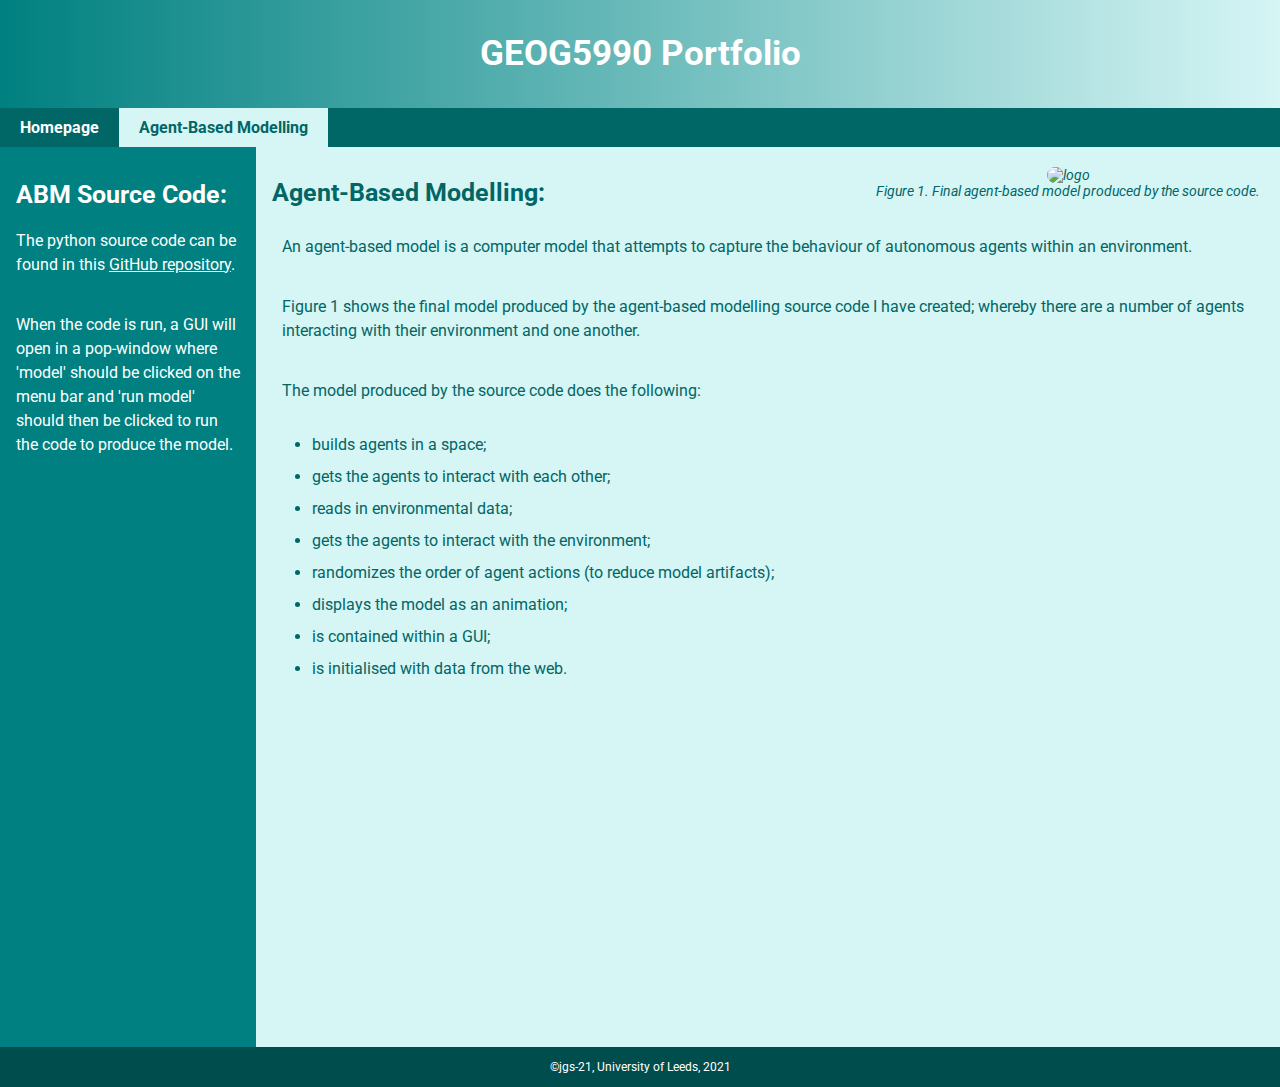
==== abm.html @ c6876785 "create abm.html" ====
<!DOCTYPE html>

<html lang="en">

<head>
	<!--Link to index style file-->
	<link rel="stylesheet" media="all" href="style.css" type="text/css"/>
	
	<!--Define the character set to be UTF-8 -->
	<meta charset="UTF-8">
	<!--Make the website work on all devices and screen resolutions -->
	<meta name="viewport" content="width=device-width, initial-scale=1">
	
	<!--Webpage title-->
	<title>GEOG5990 Portfolio</title>
</head>


<body>
	
	<!--Start of navigation bar-->
	<div class="header">
		<h1>GEOG5990 Portfolio</h1>
	</div>
	
	<!--Create navigation bar container-->
	<div class="navbar">
		<a href="index.html">Homepage</a> <!--active class is changed for each file so that the button is highlighted when on the corresponding page-->
		<a class="active" href="abm.html">Agent-Based Modelling</a>
	</div>
	<!--End of navigation bar-->

	<div class="container">
		<div class="left-box">
			<h1>ABM Source Code:</h1>
			<p>The python source code can be found in this <a href="https://github.com/jgs-21/jgs-21-geog5990-portfolio">GitHub repository</a>.</p>
			<p>When the code is run, a GUI will open in a pop-window where 'model' should be clicked on the menu bar and 'run model' should then be clicked to run the code to produce the model.</p>
		</div>
		
		
		<div class="right-box">
			<figure>
				<img class="text-wrap" src="abm.gif" alt="logo" width="600" height="600"/>
				<figcaption>Figure 1. Final agent-based model produced by the source code.</figcaption>
			</figure>
			<h1>Agent-Based Modelling:</h1>
			<div class="content"><p>An agent-based model is a computer model that attempts to capture the behaviour of autonomous agents within an environment.</p>
			<p>Figure 1 shows the final model produced by the agent-based modelling source code I have created; whereby there are a number of agents interacting with their environment and one another.</p>
			<p>The model produced by the source code does the following:</p>
			<ul>
				<li>builds agents in a space;</li>
				<li>gets the agents to interact with each other;</li>
				<li>reads in environmental data;</li>
				<li>gets the agents to interact with the environment;</li>
				<li>randomizes the order of agent actions (to reduce model artifacts);</li>
				<li>displays the model as an animation;</li>
				<li>is contained within a GUI;</li>
				<li>is initialised with data from the web.</li>
			</ul>
			</div>
		</div>
	</div>
	
	
	<div class="footer">
		<p>&copy;jgs-21, University of Leeds, 2021</p>
	</div>
		
	


</body>
---- style.css ----
/* Webpage Styling */

/* W3Schools website(https://www.w3schools.com/howto/howto_make_a_website.asp) was used to help style the webpage */

@import url('https://fonts.googleapis.com/css2?family=Roboto&display=swap');

html { 
	height: 100%;
}

body { 
	height: 100%;
	width: 100%;
	margin: 0;
	background-color: white;
}

/* NAVIGATION BAR STYLING */

/* Style the header box */
.header {
	padding: 10px;
	background-image: linear-gradient(to right, rgb(0, 128, 128) , rgb(214, 245, 245));
}

/* Style the header text */
.header h1 {
	font-family: 'Roboto', sans-serif;
	font-size: 35px;
	color: white;
	text-align: center;
	font-weight: bold;
}

/* Style the navigation bar background-image: linear-gradient(to right, rgb(0, 128, 128) , rgb(214, 245, 245)); */
.navbar {
	overflow: hidden;
	background-color: #006666;
}

/* Style the navigation bar links */
.navbar a {
	float: left; /*  Float to get block elements to stay side-by-side */
	display: block; /* Change the display to block so that padding, margins, height, and width etc. can be specified */
	font-size: 16px;
    font-family: 'Roboto', sans-serif;
	color: white;
	text-align: center;
	font-weight: bold;
	padding: 10px 20px;
	text-decoration: none; /* Remove the link underline */
}

/* Change color on hover/mouse-over */
.navbar a:hover {
	background-color: rgb(214, 245, 245);
	color: #006666;
}

/* Add a color to the active/current link */
.navbar a.active {
	background-color: rgb(214, 245, 245);
	color:  #006666;
}

/* Right-aligned section inside the navigation bar */
.navbar-right {
	float: right; /* Float right to position the buttons on the right of the navigation bar */
}

/* NAVIGATION BAR STYLING -- END */


/* Ensure proper sizing */
* {
	box-sizing: border-box;
}

/* Flex box container */
.container {
	display: flex; /* Use the Flexbox Layout module to design a flexible responsive layout structure */
	flex-direction: row;
	min-height: 100vh;
}

/* Left box */
.left-box {
	flex: 20%; /* Set the width of the text box */
	background-color: rgb(0, 128, 128);
	border-style: solid;
	border-color: rgb(0, 128, 128);
	border-width: 1px;
	padding: 5px;
}

.left-box h1 {
	margin-bottom: 0em;
	font-family: 'Roboto', sans-serif;
	font-size: 25px;
	text-align: left;
	color: white;
	padding: 10px;
}

.left-box p {
	margin-top: 0em;
	font-family: 'Roboto', sans-serif;
	font-size:16px;
	text-align: left;
	padding: 10px;
	color: white;
	line-height: 150%;
}

.left-box a:link {
  color: white;
}

/* visited link */
.left-box a:visited {
  color: rgb(128, 255, 255);
}

/* mouse over link */
.left-box a:hover {
  color: rgb(128, 255, 255);
}

/* Right box */
.right-box {
	flex: 80%; /* Set the width */
	background-color: rgb(214, 245, 245);
	border-style: solid;
	border-color: rgb(214, 245, 245);
	border-width: 1px;
	padding: 5px;
}

.right-box h1 {
	margin-bottom: 0em;
	font-family: 'Roboto', sans-serif;
	font-size: 25px;
	line-height: 25px;
	text-align: left;
	color: rgb(0, 102, 102);
	padding: 10px;
}

.right-box p {
	margin-top: 0em;
	font-family: 'Roboto', sans-serif;
	font-size:16px;
	text-align: left;
	padding: 10px;
	color: rgb(0, 102, 102);
	flex: 1;
    display: flex;
    overflow: auto;
	line-height: 150%;
}

.content {
	margin-top: 0em;
	font-family: 'Roboto', sans-serif;
	font-size:16px;
	text-align: left;
	padding: 10px;
	color: rgb(0, 102, 102);
    overflow: auto;
	line-height: 200%;
}

.right-box figure {
	float: right;
	text-align: center;
	font-family: 'Roboto', sans-serif;
	color: rgb(0, 102, 102);
	font-size: 14px;
	font-style: italic;
	text-indent: 0;
	margin: 0.5em;
	padding: 0.5em;
}

#text-wrap {
	float: right;
	margin: 10px;
}

.right-box img {
	border-radius: 12px;
}

.footer {
	font-family: 'Roboto', sans-serif;
	font-size:12px;
	text-align: center; /* Center text*/
	color: white;
	background-color: rgb(0, 77, 77); /* Grey background */
	padding: 1px;
}




/* Set some responsive properties so that the webpage alters depending on screen size */

/* Responsive layout - when the screen is less than 700px wide, make the two boxes stack on top of each other instead of next to each other */
@media screen and (max-width: 700px) {
  .window {
    flex-direction: column;
  }
}

/* Responsive layout - when the screen is less than 400px wide, make the navigation links stack on top of each other instead of next to each other */
@media screen and (max-width: 400px) {
  .navbar a {
    float: none;
    width: 100%;
  }
}
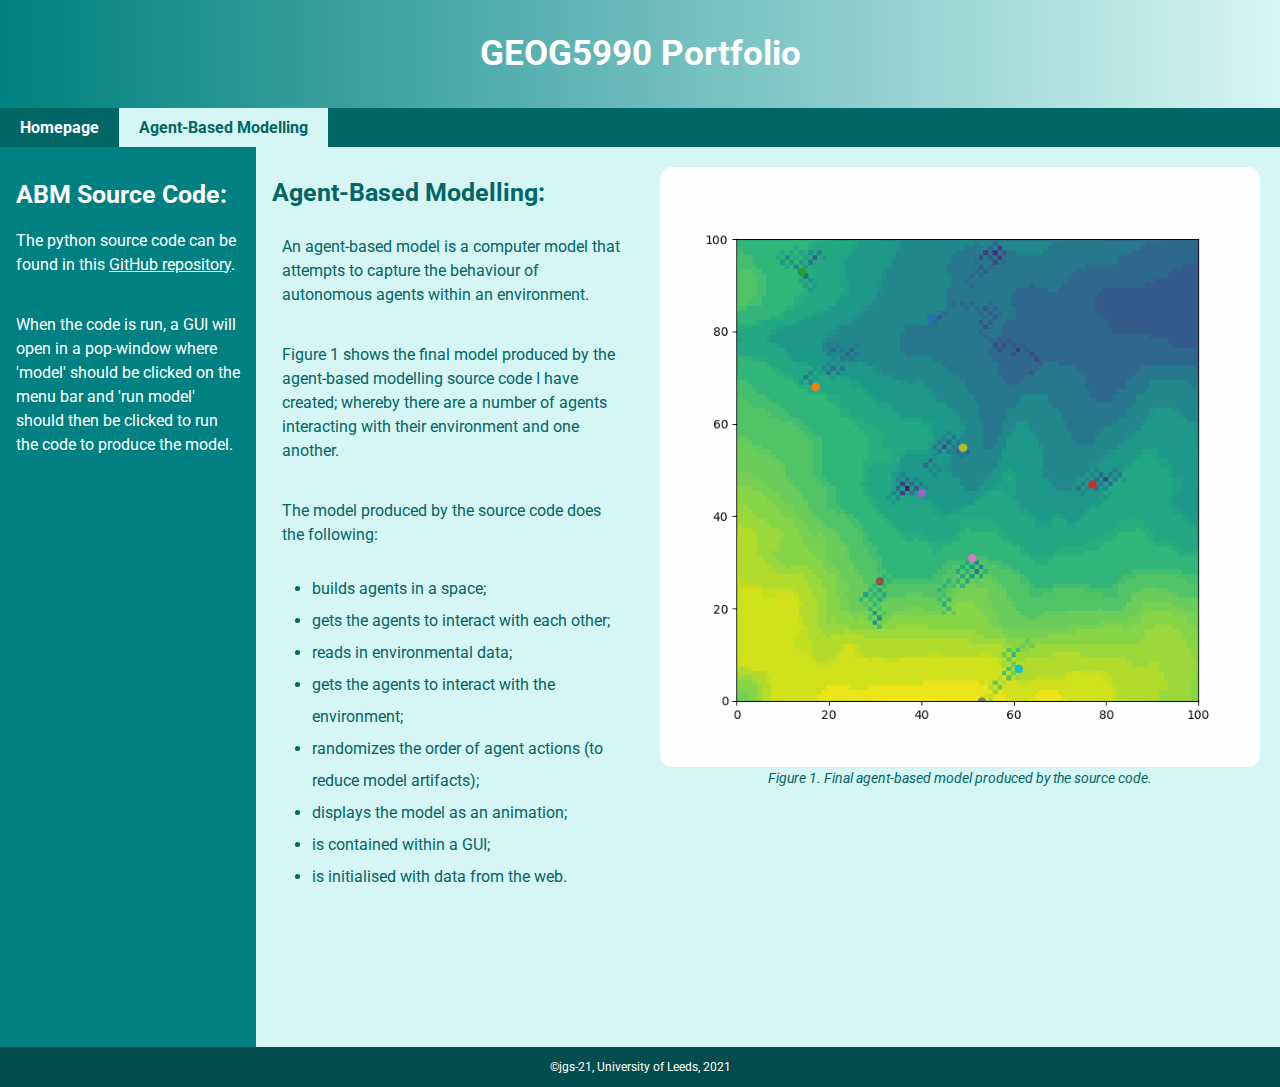
==== commit cb549c76: "update abm.html" ====
--- a/abm.html
+++ b/abm.html
@@ -33,7 +33,7 @@
 	<div class="container">
 		<div class="left-box">
 			<h1>ABM Source Code:</h1>
-			<p>The python source code can be found in this <a href="https://github.com/jgs-21/jgs-21-geog5990-portfolio">GitHub repository</a>.</p>
+			<p>The python source code can be found in this <a href="https://github.com/jgs-21/jgs-21-geog5990-portfolio" target="_blank">GitHub repository</a>.</p>
 			<p>When the code is run, a GUI will open in a pop-window where 'model' should be clicked on the menu bar and 'run model' should then be clicked to run the code to produce the model.</p>
 		</div>
 		
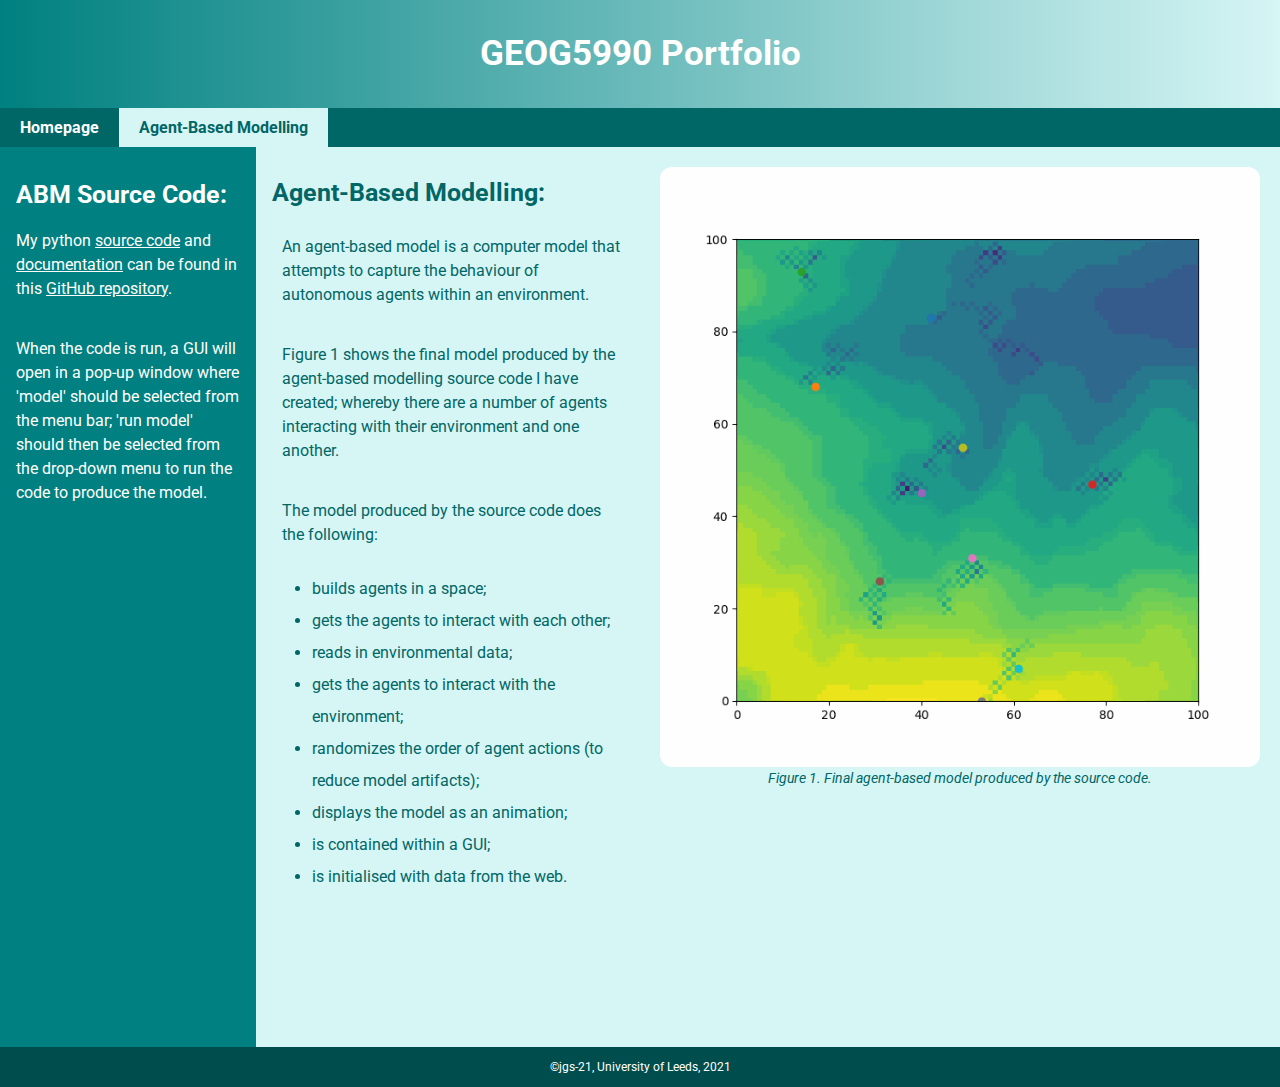
==== commit f2b27a3b: "update abm.html" ====
--- a/abm.html
+++ b/abm.html
@@ -3,7 +3,7 @@
 <html lang="en">
 
 <head>
-	<!--Link to index style file-->
+	<!--Link to css style file-->
 	<link rel="stylesheet" media="all" href="style.css" type="text/css"/>
 	
 	<!--Define the character set to be UTF-8 -->
@@ -29,12 +29,13 @@
 		<a class="active" href="abm.html">Agent-Based Modelling</a>
 	</div>
 	<!--End of navigation bar-->
-
+	
+	<!--Create the content for the webpage-->
 	<div class="container">
 		<div class="left-box">
 			<h1>ABM Source Code:</h1>
-			<p>The python source code can be found in this <a href="https://github.com/jgs-21/jgs-21-geog5990-portfolio" target="_blank">GitHub repository</a>.</p>
-			<p>When the code is run, a GUI will open in a pop-window where 'model' should be clicked on the menu bar and 'run model' should then be clicked to run the code to produce the model.</p>
+			<p>My python <a href="https://github.com/jgs-21/jgs-21-geog5990-portfolio/tree/main/source_code" target="_blank">source code</a> and <a href="https://github.com/jgs-21/jgs-21-geog5990-portfolio/tree/main/documentation" target="_blank">documentation</a> can be found in this <a href="https://github.com/jgs-21/jgs-21-geog5990-portfolio" target="_blank">GitHub repository</a>.</p>
+			<p>When the code is run, a GUI will open in a pop-up window where 'model' should be selected from the menu bar; 'run model' should then be selected from the drop-down menu to run the code to produce the model.</p>
 		</div>
 		
 		
@@ -61,12 +62,9 @@
 		</div>
 	</div>
 	
-	
+	<!--Create a footer-->
 	<div class="footer">
 		<p>&copy;jgs-21, University of Leeds, 2021</p>
 	</div>
-		
-	
-
 
 </body>
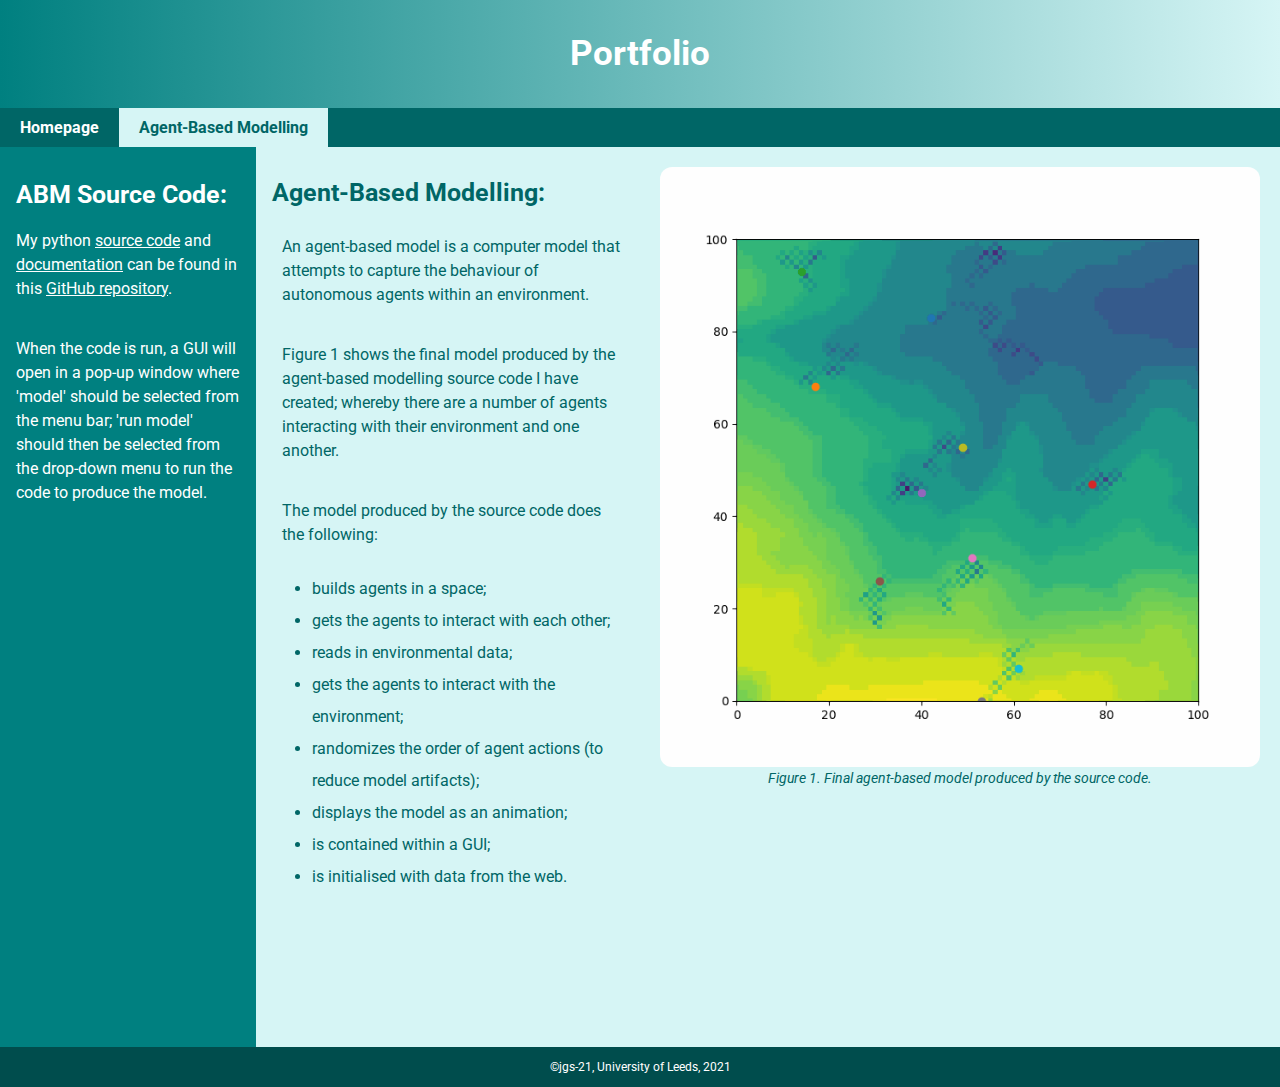
==== commit 319bf108: "Update abm.html" ====
--- a/abm.html
+++ b/abm.html
@@ -12,7 +12,7 @@
 	<meta name="viewport" content="width=device-width, initial-scale=1">
 	
 	<!--Webpage title-->
-	<title>GEOG5990 Portfolio</title>
+	<title>Portfolio</title>
 </head>
 
 
@@ -20,7 +20,7 @@
 	
 	<!--Start of navigation bar-->
 	<div class="header">
-		<h1>GEOG5990 Portfolio</h1>
+		<h1>Portfolio</h1>
 	</div>
 	
 	<!--Create navigation bar container-->
@@ -34,7 +34,7 @@
 	<div class="container">
 		<div class="left-box">
 			<h1>ABM Source Code:</h1>
-			<p>My python <a href="https://github.com/jgs-21/jgs-21-geog5990-portfolio/tree/main/source_code" target="_blank">source code</a> and <a href="https://github.com/jgs-21/jgs-21-geog5990-portfolio/tree/main/documentation" target="_blank">documentation</a> can be found in this <a href="https://github.com/jgs-21/jgs-21-geog5990-portfolio" target="_blank">GitHub repository</a>.</p>
+			<p>My python <a href="https://github.com/jgs-21/jgs-21-portfolio/tree/main/source_code" target="_blank">source code</a> and <a href="https://github.com/jgs-21/jgs-21-portfolio/tree/main/documentation" target="_blank">documentation</a> can be found in this <a href="https://github.com/jgs-21/jgs-21-portfolio" target="_blank">GitHub repository</a>.</p>
 			<p>When the code is run, a GUI will open in a pop-up window where 'model' should be selected from the menu bar; 'run model' should then be selected from the drop-down menu to run the code to produce the model.</p>
 		</div>
 		
--- a/style.css
+++ b/style.css
@@ -12,7 +12,6 @@
 	height: 100%;
 	width: 100%;
 	margin: 0;
-	background-color: white;
 }
 
 /* NAVIGATION BAR STYLING */
@@ -201,8 +200,6 @@
 }
 
 
-
-
 /* Set some responsive properties so that the webpage alters depending on screen size */
 
 /* Responsive layout - when the screen is less than 700px wide, make the two boxes stack on top of each other instead of next to each other */
